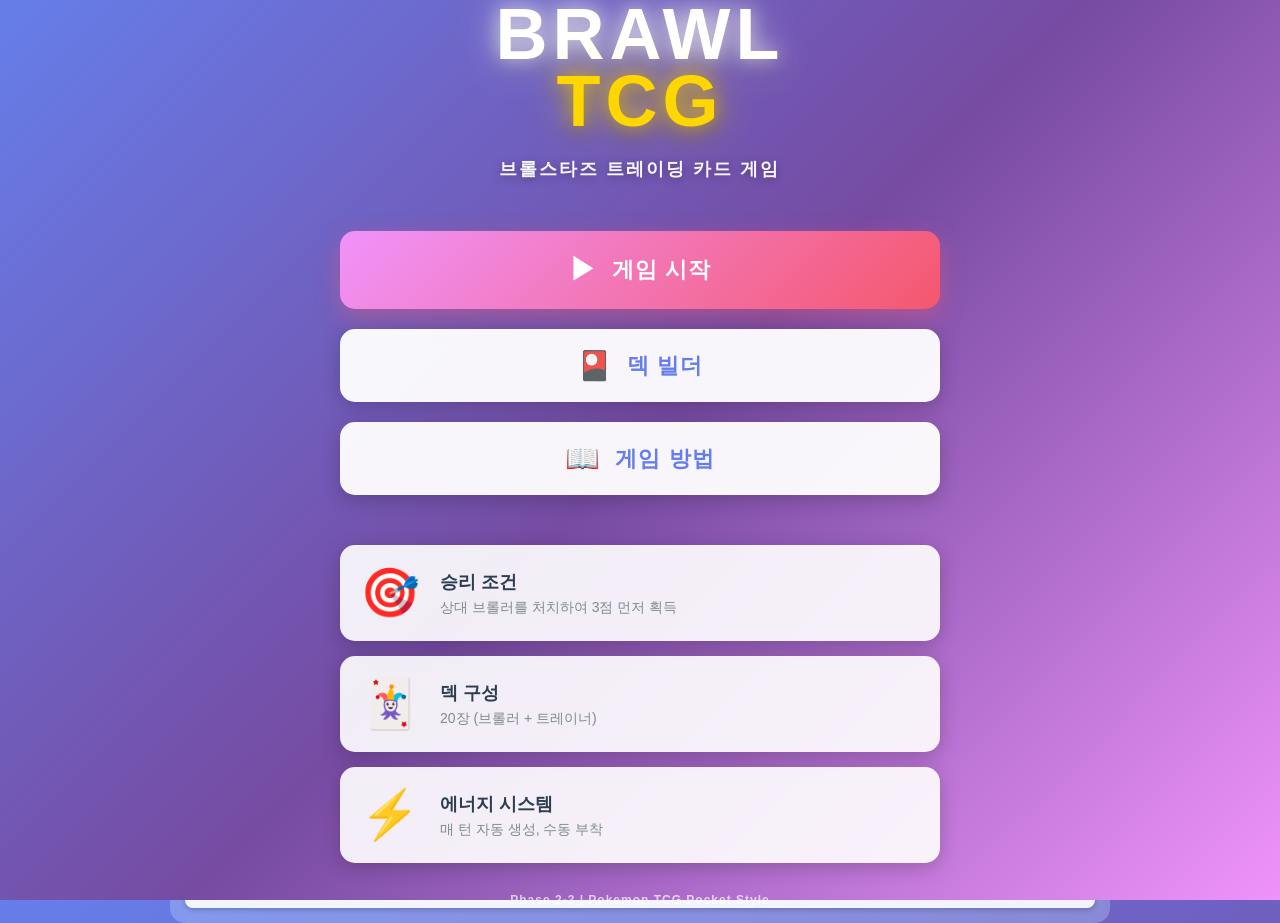
==== index.html @ 9606da39 "Initial commit: Brawl Stars TCG Game" ====
<!DOCTYPE html>
<html lang="ko">
<head>
    <meta charset="UTF-8">
    <meta name="viewport" content="width=device-width, initial-scale=1.0">
    <title>브롤스타즈 카드게임</title>
    <link rel="stylesheet" href="css/style.css">
</head>
<body>
    <!-- 게임 메인 컨테이너 -->
    <div class="game-container">
        <!-- 좌측: 덱 영역 -->
        <div class="side-area left-side">
            <div class="deck-pile" id="player-deck-pile">
                <div class="pile-count" id="player-deck-count">20</div>
                <div class="pile-label">덱</div>
            </div>
            <div class="discard-pile" id="player-discard-pile">
                <div class="pile-count" id="player-discard-count">0</div>
                <div class="pile-label">버림</div>
            </div>
        </div>

        <!-- 중앙: 게임 필드 -->
        <div class="field-container">
            <!-- 상대 영역 (상단) -->
            <div class="opponent-area">
                <div class="player-info-compact">
                    <span class="player-name">AI</span>
                    <span class="info-item">덱: <span id="ai-deck-count">20</span></span>
                    <span class="info-item">🔷 <span id="ai-energy-count">0</span></span>
                    <span class="info-item prizes">점수: <span id="ai-prizes">0 / 3</span></span>
                </div>

                <!-- AI 벤치 (작게) -->
                <div class="bench-zone compact" id="ai-bench">
                    <!-- AI 벤치 브롤러들 -->
                </div>

                <!-- AI 배틀존 (상대적으로 작음) -->
                <div class="battle-zone opponent-battle" id="ai-battle">
                    <!-- AI 배틀 브롤러 -->
                </div>
            </div>

            <!-- 플레이어 영역 (중앙~하단) -->
            <div class="player-area-main">
                <!-- 플레이어 배틀존 (크게) -->
                <div class="battle-zone player-battle" id="player-battle">
                    <!-- 플레이어 배틀 브롤러 -->
                </div>

                <!-- 플레이어 벤치 (작게) -->
                <div class="bench-zone" id="player-bench">
                    <!-- 플레이어 벤치 브롤러들 -->
                </div>

                <!-- 플레이어 정보 -->
                <div class="player-info-compact">
                    <span class="player-name">플레이어</span>
                    <span class="info-item">덱: <span id="player-deck-count">20</span></span>
                    <span class="info-item">🔷 <span id="player-energy-count">0</span></span>
                    <span class="info-item prizes">점수: <span id="player-prizes">0 / 3</span></span>
                </div>
            </div>

            <!-- 손패 토글 버튼 -->
            <div class="hand-toggle-btn" id="hand-toggle-btn">
                <span>손패 보기</span>
                <span class="hand-count" id="hand-count">5</span>
            </div>
        </div>

        <!-- 우측: 컨트롤 영역 -->
        <div class="side-area right-side">
            <div class="turn-info" id="turn-info">턴 1<br>플레이어</div>

            <!-- 에너지존 (드래그 가능) -->
            <div class="energy-zone-panel" id="player-energy-zone">
                <div class="energy-zone-label">에너지존</div>
                <div class="energy-items" id="energy-items">
                    <!-- 에너지 아이템들 -->
                </div>
            </div>

            <div class="control-buttons">
                <button id="btn-end-turn" onclick="window.Game.endTurn()">턴 종료</button>
                <button id="btn-retreat" onclick="window.Game.retreat()">후퇴</button>
            </div>
        </div>
    </div>

    <!-- 손패 패널 (숨김/슬라이드) -->
    <div class="hand-panel" id="hand-panel">
        <div class="hand-panel-header">
            <span>손패</span>
            <button class="close-btn" id="close-hand-btn">닫기</button>
        </div>
        <div class="hand-cards" id="player-hand">
            <!-- 플레이어 손패 -->
        </div>
    </div>

    <!-- 공격 패널 (하단 슬라이드) -->
    <div class="attack-panel" id="attack-panel">
        <div class="attack-panel-header">
            <span class="attacker-name" id="attacker-name">Nita</span>
            <button class="close-btn" id="close-attack-btn">취소</button>
        </div>
        <div class="attack-options" id="attack-options">
            <!-- 공격 버튼들 동적 생성 -->
        </div>
    </div>

    <!-- 메인 메뉴 패널 -->
    <div class="main-menu-panel active" id="main-menu-panel">
        <div class="menu-content">
            <!-- 타이틀 로고 -->
            <div class="game-logo">
                <h1 class="game-title">
                    <span class="title-brawl">BRAWL</span>
                    <span class="title-tcg">TCG</span>
                </h1>
                <p class="game-subtitle">브롤스타즈 트레이딩 카드 게임</p>
            </div>

            <!-- 메인 버튼들 -->
            <div class="menu-buttons">
                <button class="menu-btn primary-btn" id="btn-start-game">
                    <span class="btn-icon">▶</span>
                    <span class="btn-text">게임 시작</span>
                </button>
                <button class="menu-btn secondary-btn" id="btn-deck-builder">
                    <span class="btn-icon">🎴</span>
                    <span class="btn-text">덱 빌더</span>
                </button>
                <button class="menu-btn secondary-btn" id="btn-how-to-play">
                    <span class="btn-icon">📖</span>
                    <span class="btn-text">게임 방법</span>
                </button>
            </div>

            <!-- 게임 정보 -->
            <div class="game-info">
                <div class="info-card">
                    <div class="info-icon">🎯</div>
                    <div class="info-text">
                        <h3>승리 조건</h3>
                        <p>상대 브롤러를 처치하여 3점 먼저 획득</p>
                    </div>
                </div>
                <div class="info-card">
                    <div class="info-icon">🃏</div>
                    <div class="info-text">
                        <h3>덱 구성</h3>
                        <p>20장 (브롤러 + 트레이너)</p>
                    </div>
                </div>
                <div class="info-card">
                    <div class="info-icon">⚡</div>
                    <div class="info-text">
                        <h3>에너지 시스템</h3>
                        <p>매 턴 자동 생성, 수동 부착</p>
                    </div>
                </div>
            </div>

            <!-- 버전 정보 -->
            <div class="version-info">
                <p>Phase 2-3 | Pokemon TCG Pocket Style</p>
            </div>
        </div>
    </div>

    <!-- 덱 빌더 패널 -->
    <div class="deckbuilder-panel" id="deckbuilder-panel">
        <div class="deckbuilder-header">
            <div class="deckbuilder-title-section">
                <h2>덱 빌더</h2>
                <p class="deck-count-display">현재 덱: <span id="deck-count">0</span> / 20</p>
            </div>
            <button class="back-to-menu-btn" id="back-to-menu-btn">
                <span class="btn-icon">🏠</span>
                <span class="btn-text">메인 메뉴로</span>
            </button>
        </div>

        <!-- 프리셋 덱 버튼 -->
        <div class="preset-buttons">
            <button class="preset-btn" onclick="window.DeckBuilder.loadPreset('default')">기본 덱</button>
            <button class="preset-btn" onclick="window.DeckBuilder.loadPreset('balanced')">밸런스</button>
            <button class="preset-btn" onclick="window.DeckBuilder.loadPreset('aggro')">공격형</button>
            <button class="preset-btn" onclick="window.DeckBuilder.loadPreset('control')">컨트롤</button>
        </div>

        <!-- 현재 덱 구성 -->
        <div class="current-deck-section">
            <h3>현재 덱 구성</h3>
            <div class="current-deck" id="current-deck">
                <!-- 덱 카드 목록 동적 생성 -->
            </div>
        </div>

        <!-- 카드 선택 영역 -->
        <div class="card-pools">
            <div class="pool-section">
                <h3>브롤러 카드</h3>
                <div class="card-grid" id="brawler-grid">
                    <!-- 브롤러 카드 그리드 동적 생성 -->
                </div>
            </div>
            <div class="pool-section">
                <h3>트레이너 카드</h3>
                <div class="card-grid" id="trainer-grid">
                    <!-- 트레이너 카드 그리드 동적 생성 -->
                </div>
            </div>
        </div>

        <!-- 게임 시작 버튼 -->
        <button class="start-game-btn" id="start-game-btn" onclick="window.DeckBuilder.startGame()">
            게임 시작
        </button>
    </div>

    <!-- 오버레이 (패널 배경) -->
    <div class="overlay" id="overlay"></div>

    <!-- JavaScript 로드 (순서 중요) -->
    <script src="js/cards.js"></script>
    <script src="js/energy.js"></script>
    <script src="js/effects.js"></script>
    <script src="js/deckbuilder.js"></script>
    <script src="js/game.js"></script>
    <script src="js/ui.js"></script>
    <script src="js/ai.js"></script>

    <!-- 게임 시작 -->
    <script>
        window.addEventListener('DOMContentLoaded', function() {
            try {
                console.log('앱 초기화 시작...');

                // 덱 빌더 초기화 (백그라운드)
                if (typeof window.DeckBuilder !== 'undefined') {
                    window.DeckBuilder.init();
                    console.log('덱 빌더 초기화 완료');
                } else {
                    console.error('DeckBuilder를 찾을 수 없습니다');
                }

                // 메뉴 버튼 이벤트
                document.getElementById('btn-start-game').addEventListener('click', function() {
                    // 메뉴 닫고 바로 게임 시작
                    document.getElementById('main-menu-panel').classList.remove('active');
                    if (typeof window.DeckBuilder !== 'undefined') {
                        window.DeckBuilder.startGame();
                    }
                });

                document.getElementById('btn-deck-builder').addEventListener('click', function() {
                    // 메뉴 닫고 덱 빌더 열기
                    document.getElementById('main-menu-panel').classList.remove('active');
                    document.getElementById('deckbuilder-panel').classList.add('active');
                    document.getElementById('overlay').classList.add('active');
                });

                document.getElementById('btn-how-to-play').addEventListener('click', function() {
                    alert(
                        '🎮 브롤스타즈 TCG 게임 방법\n\n' +
                        '🎯 승리 조건:\n상대 브롤러를 처치하여 3점 먼저 획득\n\n' +
                        '🃏 게임 진행:\n1. 매 턴 카드 드로우 (선공 1턴 제외)\n' +
                        '2. 에너지 자동 생성 → 브롤러에 수동 부착\n' +
                        '3. 브롤러 배치 (배틀존 1개, 벤치 3개)\n' +
                        '4. 트레이너 카드 사용\n' +
                        '5. 공격 (배치한 턴은 불가)\n\n' +
                        '⭐ 진화:\n기본 브롤러 → 스킨 브롤러 (HP/공격력 상승)\n\n' +
                        '💡 팁:\n- 에너지는 소모되지 않고 유지됩니다\n' +
                        '- 후퇴 시 에너지 비용이 필요합니다\n' +
                        '- 진화 카드는 기본 카드가 필요합니다'
                    );
                });

                // 덱 빌더에서 메인 메뉴로 돌아가기
                document.getElementById('back-to-menu-btn').addEventListener('click', function() {
                    // 덱 빌더 닫고 메인 메뉴 열기
                    document.getElementById('deckbuilder-panel').classList.remove('active');
                    document.getElementById('overlay').classList.remove('active');
                    document.getElementById('main-menu-panel').classList.add('active');
                });

                // 손패 토글 이벤트
                document.getElementById('hand-toggle-btn').addEventListener('click', function() {
                    document.getElementById('hand-panel').classList.add('active');
                    document.getElementById('overlay').classList.add('active');
                });

                // 손패 닫기
                document.getElementById('close-hand-btn').addEventListener('click', function() {
                    document.getElementById('hand-panel').classList.remove('active');
                    document.getElementById('overlay').classList.remove('active');
                });

                // 공격 패널 닫기
                document.getElementById('close-attack-btn').addEventListener('click', function() {
                    document.getElementById('attack-panel').classList.remove('active');
                    document.getElementById('overlay').classList.remove('active');
                });

                // 오버레이 클릭 시 모든 패널 닫기 (메뉴/덱빌더 제외)
                document.getElementById('overlay').addEventListener('click', function() {
                    const mainMenuPanel = document.getElementById('main-menu-panel');
                    const deckbuilderPanel = document.getElementById('deckbuilder-panel');
                    const handPanel = document.getElementById('hand-panel');
                    const attackPanel = document.getElementById('attack-panel');

                    // 메뉴나 덱 빌더가 활성화되어 있으면 오버레이 클릭 무시
                    if ((mainMenuPanel && mainMenuPanel.classList.contains('active')) ||
                        (deckbuilderPanel && deckbuilderPanel.classList.contains('active'))) {
                        return;
                    }

                    // 다른 패널들 닫기
                    if (handPanel) handPanel.classList.remove('active');
                    if (attackPanel) attackPanel.classList.remove('active');
                    this.classList.remove('active');
                });

                console.log('앱 초기화 완료!');
            } catch (error) {
                console.error('앱 초기화 오류:', error);
                alert('로딩 중 오류가 발생했습니다: ' + error.message);
            }
        });
    </script>
</body>
</html>
---- css/style.css ----
/* 브롤스타즈 TCG - Pokemon TCG Pocket 스타일 */

/* ===== 전역 설정 ===== */
* {
    margin: 0;
    padding: 0;
    box-sizing: border-box;
}

body {
    font-family: 'Arial', sans-serif;
    background: linear-gradient(135deg, #667eea 0%, #764ba2 100%);
    color: #333;
    min-height: 100vh;
    display: flex;
    justify-content: center;
    align-items: center;
    overflow: hidden;
}

/* ===== 메인 게임 컨테이너 ===== */
.game-container {
    width: 100vw;
    height: 100vh;
    display: flex;
    gap: 10px;
    padding: 10px;
}

/* ===== 사이드 영역 (좌우) ===== */
.side-area {
    width: 150px;
    display: flex;
    flex-direction: column;
    gap: 20px;
    justify-content: center;
}

.left-side {
    /* 덱/버리는곳 */
}

.right-side {
    /* 컨트롤 */
    gap: 15px;
}

/* ===== 덱/버리는곳 더미 ===== */
.deck-pile, .discard-pile {
    width: 120px;
    height: 170px;
    background: linear-gradient(135deg, #667eea 0%, #764ba2 100%);
    border: 3px solid #34495e;
    border-radius: 10px;
    display: flex;
    flex-direction: column;
    align-items: center;
    justify-content: center;
    box-shadow: 0 4px 10px rgba(0, 0, 0, 0.3);
    position: relative;
}

.discard-pile {
    background: linear-gradient(135deg, #95a5a6 0%, #7f8c8d 100%);
}

.pile-count {
    font-size: 32px;
    font-weight: bold;
    color: white;
}

.pile-label {
    font-size: 14px;
    color: white;
    margin-top: 10px;
}

/* ===== 중앙 필드 컨테이너 ===== */
.field-container {
    flex: 1;
    display: flex;
    flex-direction: column;
    gap: 15px;
    position: relative;
}

/* ===== 상대 영역 ===== */
.opponent-area {
    flex: 0 0 35%;
    display: flex;
    flex-direction: column;
    gap: 10px;
    background: rgba(255, 200, 200, 0.3);
    border-radius: 15px;
    padding: 15px;
}

/* ===== 플레이어 영역 ===== */
.player-area-main {
    flex: 1;
    display: flex;
    flex-direction: column;
    gap: 10px;
    background: rgba(200, 220, 255, 0.3);
    border-radius: 15px;
    padding: 15px;
}

/* ===== 플레이어 정보 (컴팩트) ===== */
.player-info-compact {
    display: flex;
    gap: 15px;
    align-items: center;
    background: rgba(255, 255, 255, 0.9);
    padding: 8px 15px;
    border-radius: 8px;
    box-shadow: 0 2px 5px rgba(0, 0, 0, 0.2);
}

.player-name {
    font-weight: bold;
    font-size: 14px;
    color: #2c3e50;
}

.info-item {
    font-size: 12px;
    font-weight: bold;
    padding: 3px 8px;
    background: white;
    border-radius: 5px;
}

.info-item.prizes {
    color: #e74c3c;
}

/* ===== 배틀존 ===== */
.battle-zone {
    display: flex;
    align-items: center;
    justify-content: center;
    background: rgba(255, 215, 0, 0.2);
    border: 3px solid #f39c12;
    border-radius: 15px;
    padding: 15px;
    min-height: 200px;
    position: relative;
}

.battle-zone::before {
    content: '⚔️ 배틀존';
    position: absolute;
    top: 5px;
    left: 10px;
    font-size: 11px;
    font-weight: bold;
    color: #f39c12;
}

/* 플레이어 배틀존 (크게) */
.battle-zone.player-battle {
    flex: 1;
    min-height: 280px;
}

.battle-zone.player-battle .card {
    width: 198px;  /* 1.8배 */
    min-height: 360px;  /* 1.8배 (200 * 1.8) */
}

.battle-zone.player-battle .card-image-container {
    height: 180px;  /* 1.8배 */
}

/* 상대 배틀존 (보통) */
.battle-zone.opponent-battle {
    flex: 0 0 auto;
    min-height: 200px;
}

.battle-zone.opponent-battle .card {
    width: 110px;
    min-height: 160px;
}

/* ===== 벤치존 ===== */
.bench-zone {
    display: flex;
    gap: 10px;
    flex-wrap: wrap;
    background: rgba(52, 152, 219, 0.1);
    border: 2px dashed #3498db;
    border-radius: 10px;
    padding: 10px;
    min-height: 120px;
    align-content: flex-start;
    position: relative;
}

.bench-zone::before {
    content: '🪑 벤치';
    position: absolute;
    top: -10px;
    left: 10px;
    background: white;
    padding: 2px 8px;
    font-size: 11px;
    font-weight: bold;
    color: #3498db;
    border-radius: 5px;
}

.bench-zone .card {
    width: 77px;  /* 0.7배 */
    min-height: 140px;  /* 0.7배 (200 * 0.7) */
    font-size: 8px;
}

.bench-zone .card-image-container {
    height: 70px;  /* 0.7배 */
}

.bench-zone .card-name {
    font-size: 9px;
    padding: 2px;
}

.bench-zone .card-hp,
.bench-zone .card-energy {
    font-size: 7px;
}

.bench-zone .attack {
    font-size: 6px;
    padding: 2px;
}

.bench-zone .card-description {
    font-size: 6px;
}

/* ===== 손패 토글 버튼 ===== */
.hand-toggle-btn {
    position: absolute;
    bottom: 10px;
    left: 50%;
    transform: translateX(-50%);
    background: linear-gradient(135deg, #3498db 0%, #2980b9 100%);
    color: white;
    padding: 12px 30px;
    border-radius: 25px;
    cursor: pointer;
    box-shadow: 0 4px 10px rgba(0, 0, 0, 0.3);
    display: flex;
    gap: 10px;
    align-items: center;
    font-weight: bold;
    transition: all 0.3s ease;
    z-index: 100;
}

.hand-toggle-btn:hover {
    transform: translateX(-50%) translateY(-3px);
    box-shadow: 0 6px 15px rgba(0, 0, 0, 0.4);
}

.hand-count {
    background: rgba(255, 255, 255, 0.3);
    padding: 3px 10px;
    border-radius: 12px;
    font-size: 14px;
}

/* ===== 손패 패널 (슬라이드업) ===== */
.hand-panel {
    position: fixed;
    bottom: -100%;
    left: 0;
    right: 0;
    height: 50vh;
    background: rgba(255, 255, 255, 0.98);
    border-top-left-radius: 30px;
    border-top-right-radius: 30px;
    box-shadow: 0 -5px 20px rgba(0, 0, 0, 0.3);
    transition: bottom 0.4s ease;
    z-index: 1001;
    overflow: hidden;
}

.hand-panel.active {
    bottom: 0;
}

.hand-panel-header {
    display: flex;
    justify-content: space-between;
    align-items: center;
    padding: 15px 20px;
    background: linear-gradient(135deg, #667eea 0%, #764ba2 100%);
    color: white;
    font-weight: bold;
    font-size: 18px;
}

.close-btn {
    background: rgba(255, 255, 255, 0.3);
    border: none;
    padding: 8px 15px;
    border-radius: 8px;
    color: white;
    font-weight: bold;
    cursor: pointer;
    transition: all 0.3s ease;
}

.close-btn:hover {
    background: rgba(255, 255, 255, 0.5);
}

.hand-cards {
    display: flex;
    flex-wrap: wrap;
    gap: 15px;
    padding: 20px;
    overflow-y: auto;
    max-height: calc(50vh - 60px);
}

/* ===== 공격 패널 (슬라이드업) ===== */
.attack-panel {
    position: fixed;
    bottom: -100%;
    left: 0;
    right: 0;
    height: 35vh;
    background: rgba(255, 255, 255, 0.98);
    border-top-left-radius: 30px;
    border-top-right-radius: 30px;
    box-shadow: 0 -5px 20px rgba(0, 0, 0, 0.3);
    transition: bottom 0.4s ease;
    z-index: 1002;
}

.attack-panel.active {
    bottom: 0;
}

.attack-panel-header {
    display: flex;
    justify-content: space-between;
    align-items: center;
    padding: 15px 20px;
    background: linear-gradient(135deg, #e74c3c 0%, #c0392b 100%);
    color: white;
    font-weight: bold;
    font-size: 18px;
}

.attack-options {
    display: flex;
    flex-direction: column;
    gap: 15px;
    padding: 20px;
}

.attack-option-btn {
    background: linear-gradient(135deg, #f39c12 0%, #e67e22 100%);
    color: white;
    padding: 15px 20px;
    border-radius: 12px;
    border: none;
    font-size: 16px;
    font-weight: bold;
    cursor: pointer;
    transition: all 0.3s ease;
    box-shadow: 0 3px 8px rgba(0, 0, 0, 0.2);
    text-align: left;
}

.attack-option-btn:hover:not(:disabled) {
    transform: translateY(-2px);
    box-shadow: 0 5px 12px rgba(0, 0, 0, 0.3);
}

.attack-option-btn:disabled {
    background: #95a5a6;
    cursor: not-allowed;
    opacity: 0.6;
}

.attack-cost {
    font-size: 12px;
    opacity: 0.9;
}

.attack-damage {
    font-size: 14px;
    margin-left: 10px;
    color: #fff3cd;
}

/* ===== 오버레이 ===== */
.overlay {
    position: fixed;
    top: 0;
    left: 0;
    right: 0;
    bottom: 0;
    background: rgba(0, 0, 0, 0.5);
    z-index: 1000;
    opacity: 0;
    pointer-events: none;
    transition: opacity 0.3s ease;
}

.overlay.active {
    opacity: 1;
    pointer-events: all;
}

/* ===== 턴 정보 (우측) ===== */
.turn-info {
    background: rgba(255, 255, 255, 0.95);
    padding: 15px;
    border-radius: 10px;
    text-align: center;
    font-weight: bold;
    font-size: 14px;
    color: #2c3e50;
    box-shadow: 0 2px 8px rgba(0, 0, 0, 0.2);
    line-height: 1.6;
}

/* ===== 에너지존 패널 ===== */
.energy-zone-panel {
    background: rgba(255, 255, 255, 0.95);
    border-radius: 10px;
    padding: 12px;
    box-shadow: 0 2px 8px rgba(0, 0, 0, 0.2);
}

.energy-zone-label {
    font-size: 12px;
    font-weight: bold;
    color: #2c3e50;
    margin-bottom: 8px;
    text-align: center;
}

.energy-items {
    display: flex;
    flex-wrap: wrap;
    gap: 8px;
    justify-content: center;
    min-height: 60px;
}

.energy-item {
    width: 50px;
    height: 50px;
    background: transparent;
    border-radius: 50%;
    display: flex;
    align-items: center;
    justify-content: center;
    cursor: grab;
    box-shadow: 0 2px 5px rgba(0, 0, 0, 0.2);
    transition: all 0.3s ease;
    position: relative;
}

.energy-icon {
    width: 100%;
    height: 100%;
    object-fit: contain;
    filter: drop-shadow(0 2px 4px rgba(0, 0, 0, 0.3));
}

.energy-item:hover {
    transform: scale(1.1);
    box-shadow: 0 4px 10px rgba(0, 0, 0, 0.3);
}

.energy-item.dragging {
    cursor: grabbing;
    opacity: 0.5;
    transform: scale(0.9);
}

/* ===== 컨트롤 버튼 ===== */
.control-buttons {
    display: flex;
    flex-direction: column;
    gap: 10px;
}

button {
    padding: 12px 20px;
    font-size: 14px;
    font-weight: bold;
    background: linear-gradient(135deg, #667eea 0%, #764ba2 100%);
    color: white;
    border: none;
    border-radius: 8px;
    cursor: pointer;
    transition: all 0.3s ease;
    box-shadow: 0 3px 8px rgba(0, 0, 0, 0.2);
}

button:hover {
    transform: translateY(-2px);
    box-shadow: 0 5px 12px rgba(0, 0, 0, 0.3);
}

button:active {
    transform: translateY(0);
}

button:disabled {
    background: #95a5a6;
    cursor: not-allowed;
    transform: none;
}

/* ===== 카드 스타일 ===== */
.card {
    width: 110px;
    min-height: 200px;
    background: white;
    border: 2px solid #34495e;
    border-radius: 8px;
    padding: 5px;
    box-shadow: 0 3px 6px rgba(0, 0, 0, 0.2);
    transition: all 0.3s ease;
    display: flex;
    flex-direction: column;
    gap: 3px;
    position: relative;
    cursor: pointer;
    overflow: hidden;
}

.card-image-container {
    width: 100%;
    height: 100px;
    border-radius: 5px;
    overflow: hidden;
    background: #f0f0f0;
    flex-shrink: 0;
}

.card-image {
    width: 100%;
    height: 100%;
    object-fit: cover;
    display: block;
}

.card-info {
    display: flex;
    flex-direction: column;
    gap: 3px;
    flex: 1;
}

.card:hover {
    transform: translateY(-5px);
    box-shadow: 0 8px 15px rgba(0, 0, 0, 0.3);
}

.card.can-attack {
    border-color: #e74c3c;
    box-shadow: 0 0 15px rgba(231, 76, 60, 0.5);
    animation: pulse 1.5s ease-in-out infinite;
}

@keyframes pulse {
    0%, 100% {
        box-shadow: 0 0 15px rgba(231, 76, 60, 0.5);
    }
    50% {
        box-shadow: 0 0 25px rgba(231, 76, 60, 0.8);
    }
}

.card-name {
    font-size: 11px;
    font-weight: bold;
    text-align: center;
    background: linear-gradient(135deg, #667eea 0%, #764ba2 100%);
    color: white;
    padding: 4px;
    border-radius: 4px;
}

.card-hp {
    font-size: 10px;
    font-weight: bold;
    color: #e74c3c;
    text-align: center;
}

.card-energy {
    font-size: 10px;
    text-align: center;
    background: #ecf0f1;
    padding: 3px;
    border-radius: 3px;
}

.card-attacks {
    font-size: 9px;
    display: flex;
    flex-direction: column;
    gap: 3px;
}

.attack {
    background: #f39c12;
    color: white;
    padding: 4px;
    border-radius: 3px;
    cursor: pointer;
    transition: all 0.2s ease;
    font-weight: bold;
    text-align: center;
    font-size: 8px;
}

.attack:hover {
    background: #e67e22;
    transform: scale(1.05);
}

.card-type {
    font-size: 9px;
    text-align: center;
    color: #7f8c8d;
    font-style: italic;
}

.card-description {
    font-size: 8px;
    text-align: center;
    color: #555;
    background: #f8f9fa;
    padding: 3px;
    border-radius: 3px;
    line-height: 1.2;
}

/* ===== AI 카드 (뒷면) ===== */
.card-back {
    width: 110px;
    height: 160px;
    background: linear-gradient(135deg, #667eea 0%, #764ba2 100%);
    border: 2px solid #34495e;
    border-radius: 8px;
    display: flex;
    align-items: center;
    justify-content: center;
    font-size: 40px;
    box-shadow: 0 3px 6px rgba(0, 0, 0, 0.2);
}

/* ===== 드래그 앤 드롭 힌트 ===== */
.card.drop-target {
    border-color: #3498db;
    box-shadow: 0 0 20px rgba(52, 152, 219, 0.6);
}

/* ===== 게임 오버 ===== */
.game-over {
    position: fixed;
    top: 50%;
    left: 50%;
    transform: translate(-50%, -50%);
    background: white;
    padding: 40px;
    border-radius: 20px;
    box-shadow: 0 15px 40px rgba(0, 0, 0, 0.5);
    z-index: 2000;
    text-align: center;
    font-size: 24px;
    font-weight: bold;
    animation: fadeIn 0.5s ease;
}

@keyframes fadeIn {
    from {
        opacity: 0;
        transform: translate(-50%, -60%);
    }
    to {
        opacity: 1;
        transform: translate(-50%, -50%);
    }
}

/* ===== 덱 빌더 패널 ===== */
.deckbuilder-panel {
    position: fixed;
    top: 50%;
    left: 50%;
    transform: translate(-50%, -50%);
    width: 90%;
    max-width: 1200px;
    height: 90vh;
    background: rgba(255, 255, 255, 0.98);
    border-radius: 20px;
    box-shadow: 0 15px 50px rgba(0, 0, 0, 0.4);
    z-index: 1003;
    overflow-y: auto;
    padding: 30px;
    opacity: 0;
    pointer-events: none;
    transition: opacity 0.4s ease;
}

.deckbuilder-panel.active {
    opacity: 1;
    pointer-events: all;
}

/* 덱 빌더 헤더 */
.deckbuilder-header {
    display: flex;
    justify-content: space-between;
    align-items: center;
    margin-bottom: 20px;
    padding-bottom: 15px;
    border-bottom: 3px solid #667eea;
}

.deckbuilder-title-section {
    display: flex;
    flex-direction: column;
    gap: 5px;
}

.deckbuilder-header h2 {
    font-size: 28px;
    color: #2c3e50;
    margin: 0;
}

.deck-count-display {
    font-size: 18px;
    font-weight: bold;
    color: #667eea;
    margin: 0;
}

#deck-count {
    color: #e74c3c;
}

/* 메인 메뉴로 돌아가기 버튼 */
.back-to-menu-btn {
    display: flex;
    align-items: center;
    gap: 10px;
    padding: 12px 20px;
    background: linear-gradient(135deg, #667eea 0%, #764ba2 100%);
    color: white;
    border: none;
    border-radius: 10px;
    font-size: 14px;
    font-weight: bold;
    cursor: pointer;
    transition: all 0.3s ease;
    box-shadow: 0 3px 10px rgba(0, 0, 0, 0.2);
    position: relative;
    overflow: hidden;
}

.back-to-menu-btn::before {
    content: '';
    position: absolute;
    top: 0;
    left: -100%;
    width: 100%;
    height: 100%;
    background: linear-gradient(90deg, transparent, rgba(255, 255, 255, 0.3), transparent);
    transition: left 0.5s ease;
}

.back-to-menu-btn:hover::before {
    left: 100%;
}

.back-to-menu-btn:hover {
    transform: translateY(-3px);
    box-shadow: 0 6px 15px rgba(102, 126, 234, 0.4);
}

.back-to-menu-btn:active {
    transform: translateY(-1px);
}

.back-to-menu-btn .btn-icon {
    font-size: 20px;
}

.back-to-menu-btn .btn-text {
    letter-spacing: 1px;
}

/* 프리셋 버튼 */
.preset-buttons {
    display: flex;
    gap: 12px;
    margin-bottom: 25px;
    flex-wrap: wrap;
}

.preset-btn {
    flex: 1;
    min-width: 120px;
    padding: 12px 20px;
    background: linear-gradient(135deg, #3498db 0%, #2980b9 100%);
    color: white;
    border: none;
    border-radius: 10px;
    font-size: 14px;
    font-weight: bold;
    cursor: pointer;
    transition: all 0.3s ease;
    box-shadow: 0 3px 10px rgba(0, 0, 0, 0.2);
}

.preset-btn:hover {
    transform: translateY(-3px);
    box-shadow: 0 6px 15px rgba(0, 0, 0, 0.3);
}

.preset-btn:active {
    transform: translateY(-1px);
}

/* 현재 덱 섹션 */
.current-deck-section {
    margin-bottom: 25px;
}

.current-deck-section h3 {
    font-size: 18px;
    color: #2c3e50;
    margin-bottom: 12px;
}

.current-deck {
    display: flex;
    flex-direction: column;
    gap: 8px;
    max-height: 200px;
    overflow-y: auto;
    background: #f8f9fa;
    padding: 15px;
    border-radius: 10px;
    border: 2px solid #ecf0f1;
}

.current-deck::-webkit-scrollbar {
    width: 8px;
}

.current-deck::-webkit-scrollbar-track {
    background: #ecf0f1;
    border-radius: 10px;
}

.current-deck::-webkit-scrollbar-thumb {
    background: #667eea;
    border-radius: 10px;
}

.deck-card-item {
    display: flex;
    justify-content: space-between;
    align-items: center;
    background: white;
    padding: 10px 15px;
    border-radius: 8px;
    box-shadow: 0 2px 5px rgba(0, 0, 0, 0.1);
    transition: all 0.2s ease;
}

.deck-card-item:hover {
    transform: translateX(5px);
    box-shadow: 0 3px 8px rgba(0, 0, 0, 0.15);
}

.deck-card-item span {
    font-size: 14px;
    font-weight: bold;
    color: #2c3e50;
}

.deck-card-item button {
    padding: 6px 12px;
    font-size: 12px;
    background: linear-gradient(135deg, #e74c3c 0%, #c0392b 100%);
    color: white;
    border: none;
    border-radius: 5px;
    cursor: pointer;
    transition: all 0.2s ease;
}

.deck-card-item button:hover {
    transform: scale(1.05);
    box-shadow: 0 2px 8px rgba(0, 0, 0, 0.2);
}

/* 카드 풀 영역 */
.card-pools {
    display: flex;
    flex-direction: column;
    gap: 25px;
    margin-bottom: 25px;
}

.pool-section h3 {
    font-size: 18px;
    color: #2c3e50;
    margin-bottom: 12px;
}

.card-grid {
    display: grid;
    grid-template-columns: repeat(auto-fill, minmax(140px, 1fr));
    gap: 12px;
    padding: 15px;
    background: #f8f9fa;
    border-radius: 10px;
    border: 2px solid #ecf0f1;
}

.card-grid-item {
    background: white;
    border: 2px solid #3498db;
    border-radius: 10px;
    padding: 15px;
    cursor: pointer;
    transition: all 0.3s ease;
    box-shadow: 0 2px 5px rgba(0, 0, 0, 0.1);
    text-align: center;
    min-height: 80px;
    display: flex;
    flex-direction: column;
    justify-content: center;
    align-items: center;
    gap: 5px;
}

.card-grid-item:hover {
    transform: translateY(-5px);
    box-shadow: 0 6px 15px rgba(52, 152, 219, 0.4);
    border-color: #2980b9;
}

.card-grid-item:active {
    transform: translateY(-2px);
}

.card-grid-item .card-name {
    font-size: 14px;
    font-weight: bold;
    color: #2c3e50;
    background: none;
    padding: 0;
}

.card-grid-item .card-hp,
.card-grid-item .card-desc {
    font-size: 12px;
    color: #7f8c8d;
}

/* 게임 시작 버튼 */
.start-game-btn {
    width: 100%;
    padding: 18px 30px;
    font-size: 20px;
    font-weight: bold;
    background: linear-gradient(135deg, #27ae60 0%, #229954 100%);
    color: white;
    border: none;
    border-radius: 12px;
    cursor: pointer;
    transition: all 0.3s ease;
    box-shadow: 0 5px 15px rgba(0, 0, 0, 0.3);
    margin-top: 10px;
}

.start-game-btn:hover:not(:disabled) {
    transform: translateY(-3px);
    box-shadow: 0 8px 20px rgba(39, 174, 96, 0.4);
}

.start-game-btn:active:not(:disabled) {
    transform: translateY(-1px);
}

.start-game-btn:disabled {
    background: #95a5a6;
    cursor: not-allowed;
    transform: none;
    opacity: 0.5;
}

/* ===== 메인 메뉴 패널 ===== */
.main-menu-panel {
    position: fixed;
    top: 0;
    left: 0;
    right: 0;
    bottom: 0;
    background: linear-gradient(135deg, #667eea 0%, #764ba2 50%, #f093fb 100%);
    z-index: 2000;
    display: flex;
    align-items: center;
    justify-content: center;
    opacity: 0;
    pointer-events: none;
    transition: opacity 0.5s ease;
}

.main-menu-panel.active {
    opacity: 1;
    pointer-events: all;
}

.menu-content {
    max-width: 600px;
    width: 90%;
    animation: menuSlideIn 0.6s ease-out;
}

@keyframes menuSlideIn {
    from {
        opacity: 0;
        transform: translateY(30px);
    }
    to {
        opacity: 1;
        transform: translateY(0);
    }
}

/* 게임 로고 */
.game-logo {
    text-align: center;
    margin-bottom: 50px;
    animation: logoFloat 3s ease-in-out infinite;
}

@keyframes logoFloat {
    0%, 100% {
        transform: translateY(0);
    }
    50% {
        transform: translateY(-10px);
    }
}

.game-title {
    margin: 0;
    font-size: 72px;
    font-weight: 900;
    text-shadow: 0 8px 20px rgba(0, 0, 0, 0.3);
    letter-spacing: 5px;
}

.title-brawl {
    color: #fff;
    display: block;
    text-shadow:
        0 0 20px rgba(255, 255, 255, 0.8),
        0 0 40px rgba(255, 255, 255, 0.6),
        0 8px 20px rgba(0, 0, 0, 0.3);
}

.title-tcg {
    color: #ffd700;
    display: block;
    margin-top: -15px;
    text-shadow:
        0 0 20px rgba(255, 215, 0, 0.8),
        0 0 40px rgba(255, 215, 0, 0.6),
        0 8px 20px rgba(0, 0, 0, 0.3);
}

.game-subtitle {
    font-size: 18px;
    color: rgba(255, 255, 255, 0.95);
    margin-top: 15px;
    font-weight: bold;
    text-shadow: 0 2px 10px rgba(0, 0, 0, 0.3);
    letter-spacing: 2px;
}

/* 메뉴 버튼들 */
.menu-buttons {
    display: flex;
    flex-direction: column;
    gap: 20px;
    margin-bottom: 50px;
}

.menu-btn {
    position: relative;
    display: flex;
    align-items: center;
    justify-content: center;
    gap: 15px;
    padding: 20px 40px;
    font-size: 22px;
    font-weight: bold;
    border: none;
    border-radius: 15px;
    cursor: pointer;
    transition: all 0.3s ease;
    overflow: hidden;
}

.menu-btn::before {
    content: '';
    position: absolute;
    top: 0;
    left: -100%;
    width: 100%;
    height: 100%;
    background: linear-gradient(90deg, transparent, rgba(255, 255, 255, 0.3), transparent);
    transition: left 0.5s ease;
}

.menu-btn:hover::before {
    left: 100%;
}

.primary-btn {
    background: linear-gradient(135deg, #f093fb 0%, #f5576c 100%);
    color: white;
    box-shadow: 0 8px 25px rgba(245, 87, 108, 0.4);
    transform: scale(1);
}

.primary-btn:hover {
    transform: scale(1.05) translateY(-3px);
    box-shadow: 0 12px 35px rgba(245, 87, 108, 0.6);
}

.secondary-btn {
    background: rgba(255, 255, 255, 0.95);
    color: #667eea;
    box-shadow: 0 5px 20px rgba(0, 0, 0, 0.2);
}

.secondary-btn:hover {
    background: rgba(255, 255, 255, 1);
    transform: scale(1.03) translateY(-3px);
    box-shadow: 0 8px 30px rgba(0, 0, 0, 0.3);
}

.btn-icon {
    font-size: 28px;
    animation: iconPulse 2s ease-in-out infinite;
}

@keyframes iconPulse {
    0%, 100% {
        transform: scale(1);
    }
    50% {
        transform: scale(1.2);
    }
}

.btn-text {
    letter-spacing: 1px;
}

/* 게임 정보 카드들 */
.game-info {
    display: flex;
    flex-direction: column;
    gap: 15px;
    margin-bottom: 30px;
}

.info-card {
    display: flex;
    align-items: center;
    gap: 20px;
    background: rgba(255, 255, 255, 0.9);
    padding: 20px;
    border-radius: 15px;
    box-shadow: 0 5px 20px rgba(0, 0, 0, 0.2);
    transition: all 0.3s ease;
}

.info-card:hover {
    transform: translateX(10px);
    box-shadow: 0 8px 30px rgba(0, 0, 0, 0.3);
}

.info-icon {
    font-size: 48px;
    min-width: 60px;
    text-align: center;
    animation: iconBounce 2s ease-in-out infinite;
}

@keyframes iconBounce {
    0%, 100% {
        transform: translateY(0);
    }
    50% {
        transform: translateY(-5px);
    }
}

.info-text h3 {
    margin: 0 0 5px 0;
    font-size: 18px;
    color: #2c3e50;
}

.info-text p {
    margin: 0;
    font-size: 14px;
    color: #7f8c8d;
}

/* 버전 정보 */
.version-info {
    text-align: center;
    margin-top: 20px;
}

.version-info p {
    font-size: 12px;
    color: rgba(255, 255, 255, 0.7);
    margin: 0;
    font-weight: 600;
    letter-spacing: 1px;
}
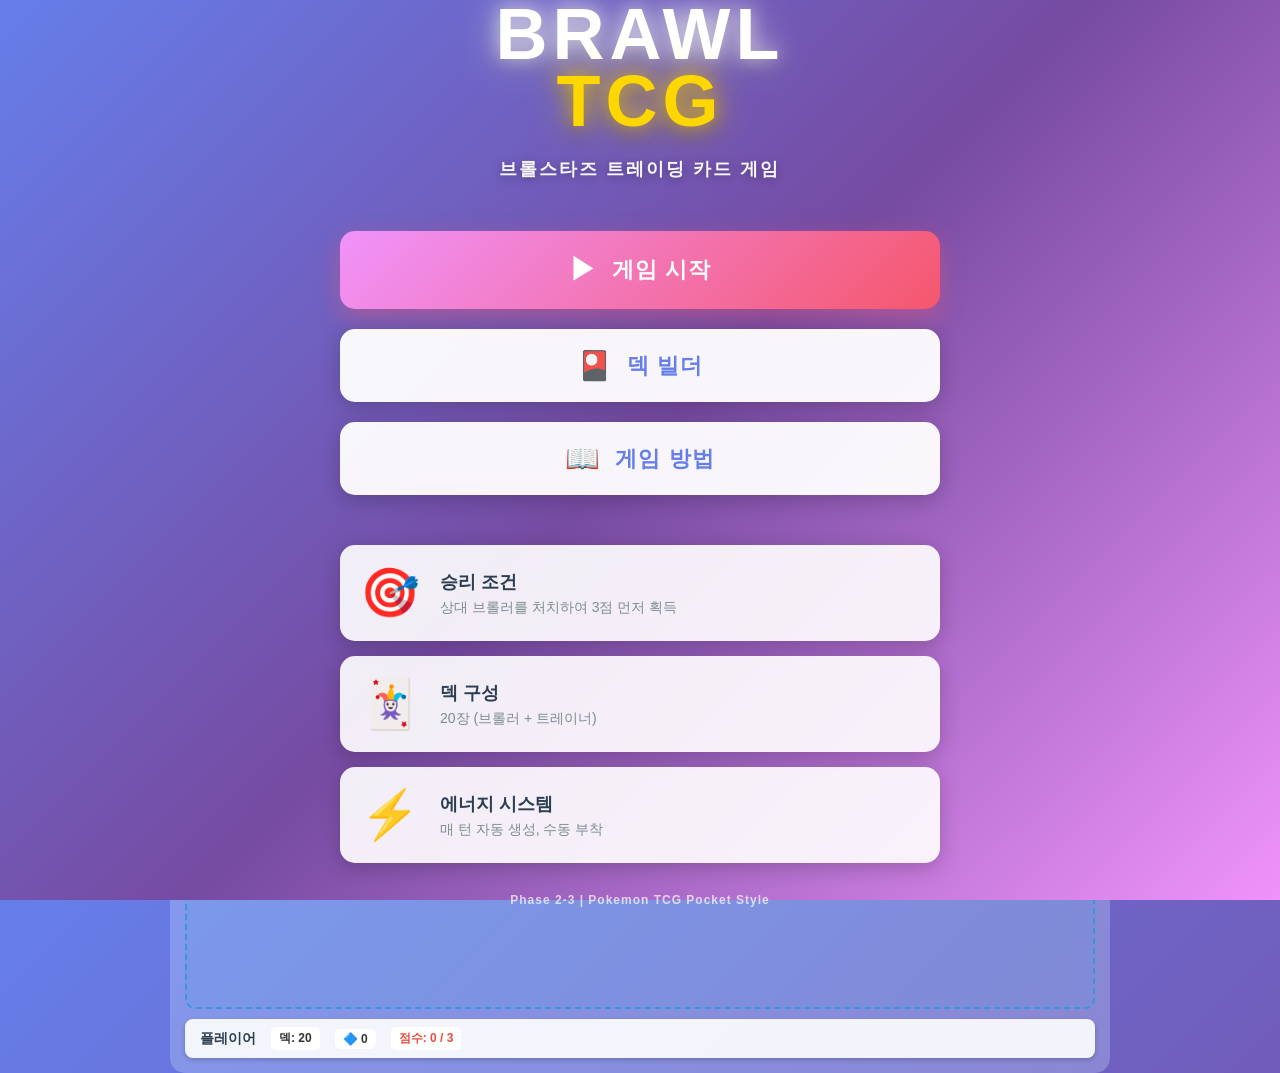
==== commit 02394f9c: "업데이트" ====
--- a/index.html
+++ b/index.html
@@ -7,6 +7,9 @@
     <link rel="stylesheet" href="css/style.css">
 </head>
 <body>
+    <!-- 파티클 Canvas (오버레이) -->
+    <canvas id="particle-canvas" style="position: fixed; top: 0; left: 0; width: 100%; height: 100%; pointer-events: none; z-index: 100;"></canvas>
+
     <!-- 게임 메인 컨테이너 -->
     <div class="game-container">
         <!-- 좌측: 덱 영역 -->
@@ -86,6 +89,7 @@
             <div class="control-buttons">
                 <button id="btn-end-turn" onclick="window.Game.endTurn()">턴 종료</button>
                 <button id="btn-retreat" onclick="window.Game.retreat()">후퇴</button>
+                <button id="btn-fullscreen" onclick="window.toggleFullscreen()">전체화면</button>
             </div>
         </div>
     </div>
@@ -227,6 +231,7 @@
     <div class="overlay" id="overlay"></div>
 
     <!-- JavaScript 로드 (순서 중요) -->
+    <script src="js/particles.js"></script>
     <script src="js/cards.js"></script>
     <script src="js/energy.js"></script>
     <script src="js/effects.js"></script>
@@ -237,9 +242,40 @@
 
     <!-- 게임 시작 -->
     <script>
+        // 전체화면 토글 함수
+        window.toggleFullscreen = function() {
+            if (!document.fullscreenElement) {
+                // 전체화면 진입
+                document.documentElement.requestFullscreen().catch(err => {
+                    alert('전체화면 모드 진입 실패: ' + err.message);
+                });
+            } else {
+                // 전체화면 종료
+                if (document.exitFullscreen) {
+                    document.exitFullscreen();
+                }
+            }
+        };
+
+        // 전체화면 변경 감지 (버튼 텍스트 업데이트)
+        document.addEventListener('fullscreenchange', function() {
+            const btn = document.getElementById('btn-fullscreen');
+            if (btn) {
+                btn.textContent = document.fullscreenElement ? '전체화면 종료' : '전체화면';
+            }
+        });
+
         window.addEventListener('DOMContentLoaded', function() {
             try {
                 console.log('앱 초기화 시작...');
+
+                // 파티클 시스템 초기화
+                if (typeof window.ParticleSystem !== 'undefined') {
+                    window.ParticleSystem.init('particle-canvas');
+                    console.log('파티클 시스템 초기화 완료');
+                } else {
+                    console.warn('ParticleSystem을 찾을 수 없습니다');
+                }
 
                 // 덱 빌더 초기화 (백그라운드)
                 if (typeof window.DeckBuilder !== 'undefined') {
--- a/css/style.css
+++ b/css/style.css
@@ -194,7 +194,7 @@
     border: 2px dashed #3498db;
     border-radius: 10px;
     padding: 10px;
-    min-height: 120px;
+    min-height: 195px;
     align-content: flex-start;
     position: relative;
 }
@@ -213,32 +213,32 @@
 }
 
 .bench-zone .card {
-    width: 77px;  /* 0.7배 */
-    min-height: 140px;  /* 0.7배 (200 * 0.7) */
-    font-size: 8px;
+    width: 99px;  /* 0.9배 (110 * 0.9) */
+    min-height: 180px;  /* 0.9배 (200 * 0.9) */
+    font-size: 10px;
 }
 
 .bench-zone .card-image-container {
-    height: 70px;  /* 0.7배 */
+    height: 90px;  /* 0.9배 (100 * 0.9) */
 }
 
 .bench-zone .card-name {
-    font-size: 9px;
-    padding: 2px;
+    font-size: 10px;
+    padding: 3px;
 }
 
 .bench-zone .card-hp,
 .bench-zone .card-energy {
-    font-size: 7px;
+    font-size: 9px;
 }
 
 .bench-zone .attack {
-    font-size: 6px;
-    padding: 2px;
+    font-size: 8px;
+    padding: 3px;
 }
 
 .bench-zone .card-description {
-    font-size: 6px;
+    font-size: 8px;
 }
 
 /* ===== 손패 토글 버튼 ===== */
@@ -533,13 +533,16 @@
     border-radius: 8px;
     padding: 5px;
     box-shadow: 0 3px 6px rgba(0, 0, 0, 0.2);
-    transition: all 0.3s ease;
+    transition: all 0.6s ease;
     display: flex;
     flex-direction: column;
     gap: 3px;
     position: relative;
     cursor: pointer;
     overflow: hidden;
+    perspective: 1000px;
+    transform-style: preserve-3d;
+    will-change: transform;
 }
 
 .card-image-container {
@@ -549,6 +552,8 @@
     overflow: hidden;
     background: #f0f0f0;
     flex-shrink: 0;
+    position: relative;
+    z-index: 2;
 }
 
 .card-image {
@@ -563,11 +568,83 @@
     flex-direction: column;
     gap: 3px;
     flex: 1;
+    position: relative;
+    z-index: 2;
 }
 
 .card:hover {
-    transform: translateY(-5px);
-    box-shadow: 0 8px 15px rgba(0, 0, 0, 0.3);
+    transform: perspective(1000px) rotateY(10deg) rotateX(-5deg) translateY(-15px) scale(1.05);
+    box-shadow: 0 25px 50px rgba(0, 0, 0, 0.5), 0 0 30px rgba(102, 126, 234, 0.4);
+}
+
+/* 카드 광택 효과 (홀로그램 느낌) */
+.card::before {
+    content: '';
+    position: absolute;
+    top: -50%;
+    left: -50%;
+    width: 200%;
+    height: 200%;
+    background: linear-gradient(105deg, transparent 40%, rgba(255, 255, 255, 0.4) 50%, transparent 60%);
+    animation: shine 8s infinite;
+    pointer-events: none;
+    z-index: 1;
+}
+
+@keyframes shine {
+    0%, 100% {
+        transform: translateX(-100%) translateY(-100%) rotate(30deg);
+    }
+    50% {
+        transform: translateX(100%) translateY(100%) rotate(30deg);
+    }
+}
+
+/* 레어리티별 카드 글로우 효과 */
+.card.rarity-rare {
+    border: 2px solid #ffd700;
+    box-shadow: 0 0 20px rgba(255, 215, 0, 0.6), 0 3px 6px rgba(0, 0, 0, 0.2);
+}
+
+.card.rarity-rare:hover {
+    box-shadow: 0 25px 50px rgba(0, 0, 0, 0.5), 0 0 40px rgba(255, 215, 0, 0.8);
+}
+
+.card.rarity-epic {
+    border: 2px solid #9333ea;
+    box-shadow: 0 0 20px rgba(147, 51, 234, 0.6), 0 3px 6px rgba(0, 0, 0, 0.2);
+}
+
+.card.rarity-epic:hover {
+    box-shadow: 0 25px 50px rgba(0, 0, 0, 0.5), 0 0 40px rgba(147, 51, 234, 0.8);
+}
+
+.card.rarity-mythic {
+    border: 2px solid #d946ef;
+    box-shadow: 0 0 20px rgba(217, 70, 239, 0.6), 0 3px 6px rgba(0, 0, 0, 0.2);
+}
+
+.card.rarity-mythic:hover {
+    box-shadow: 0 25px 50px rgba(0, 0, 0, 0.5), 0 0 40px rgba(217, 70, 239, 0.8);
+}
+
+.card.rarity-legendary {
+    border: 2px solid #fb923c;
+    box-shadow: 0 0 20px rgba(251, 146, 60, 0.7), 0 3px 6px rgba(0, 0, 0, 0.2);
+    animation: legendaryPulse 2s ease-in-out infinite;
+}
+
+.card.rarity-legendary:hover {
+    box-shadow: 0 25px 50px rgba(0, 0, 0, 0.5), 0 0 50px rgba(251, 146, 60, 1);
+}
+
+@keyframes legendaryPulse {
+    0%, 100% {
+        box-shadow: 0 0 20px rgba(251, 146, 60, 0.7), 0 3px 6px rgba(0, 0, 0, 0.2);
+    }
+    50% {
+        box-shadow: 0 0 35px rgba(251, 146, 60, 1), 0 3px 6px rgba(0, 0, 0, 0.2);
+    }
 }
 
 .card.can-attack {
@@ -1249,3 +1326,263 @@
     font-weight: 600;
     letter-spacing: 1px;
 }
+
+/* ===== 공격 애니메이션 ===== */
+
+/* 공격자 줌 애니메이션 */
+@keyframes attackerZoom {
+    0% {
+        transform: scale(1);
+    }
+    30% {
+        transform: scale(1.2);
+    }
+    60% {
+        transform: scale(1.15);
+    }
+    100% {
+        transform: scale(1);
+    }
+}
+
+.card.attacking {
+    animation: attackerZoom 0.6s ease;
+    z-index: 100;
+    border-color: #f39c12;
+    box-shadow: 0 0 30px rgba(243, 156, 18, 0.8);
+}
+
+/* 피격자 흔들림 애니메이션 */
+@keyframes damageShake {
+    0%, 100% {
+        transform: translateX(0);
+    }
+    10%, 30%, 50%, 70%, 90% {
+        transform: translateX(-5px);
+    }
+    20%, 40%, 60%, 80% {
+        transform: translateX(5px);
+    }
+}
+
+.card.taking-damage {
+    animation: damageShake 0.5s ease;
+    border-color: #e74c3c;
+    box-shadow: 0 0 25px rgba(231, 76, 60, 0.8);
+}
+
+/* 피격 플래시 효과 */
+@keyframes damageFlash {
+    0%, 100% {
+        background: white;
+    }
+    50% {
+        background: #ffcccb;
+    }
+}
+
+.card.flash-damage {
+    animation: damageFlash 0.3s ease;
+}
+
+/* 데미지 숫자 표시 */
+.damage-number {
+    position: absolute;
+    top: 50%;
+    left: 50%;
+    transform: translate(-50%, -50%);
+    font-size: 48px;
+    font-weight: 900;
+    color: #e74c3c;
+    text-shadow:
+        -2px -2px 0 white,
+        2px -2px 0 white,
+        -2px 2px 0 white,
+        2px 2px 0 white,
+        0 0 20px rgba(231, 76, 60, 0.8);
+    z-index: 200;
+    pointer-events: none;
+    animation: damageNumberFloat 1.2s ease-out forwards;
+}
+
+@keyframes damageNumberFloat {
+    0% {
+        opacity: 1;
+        transform: translate(-50%, -50%) scale(0.5);
+    }
+    20% {
+        opacity: 1;
+        transform: translate(-50%, -70%) scale(1.2);
+    }
+    80% {
+        opacity: 1;
+        transform: translate(-50%, -100%) scale(1);
+    }
+    100% {
+        opacity: 0;
+        transform: translate(-50%, -120%) scale(0.8);
+    }
+}
+
+/* 힐 숫자 표시 (초록색) */
+.heal-number {
+    position: absolute;
+    top: 50%;
+    left: 50%;
+    transform: translate(-50%, -50%);
+    font-size: 42px;
+    font-weight: 900;
+    color: #27ae60;
+    text-shadow:
+        -2px -2px 0 white,
+        2px -2px 0 white,
+        -2px 2px 0 white,
+        2px 2px 0 white,
+        0 0 20px rgba(39, 174, 96, 0.8);
+    z-index: 200;
+    pointer-events: none;
+    animation: healNumberFloat 1.2s ease-out forwards;
+}
+
+@keyframes healNumberFloat {
+    0% {
+        opacity: 1;
+        transform: translate(-50%, -50%) scale(0.5);
+    }
+    20% {
+        opacity: 1;
+        transform: translate(-50%, -30%) scale(1.2);
+    }
+    80% {
+        opacity: 1;
+        transform: translate(-50%, -10%) scale(1);
+    }
+    100% {
+        opacity: 0;
+        transform: translate(-50%, 10%) scale(0.8);
+    }
+}
+
+/* ===== 동전 던지기 애니메이션 ===== */
+
+/* 동전 던지기 오버레이 */
+.coinflip-overlay {
+    position: fixed;
+    top: 0;
+    left: 0;
+    right: 0;
+    bottom: 0;
+    background: rgba(0, 0, 0, 0.85);
+    z-index: 3000;
+    display: flex;
+    flex-direction: column;
+    align-items: center;
+    justify-content: center;
+    opacity: 0;
+    pointer-events: none;
+    transition: opacity 0.3s ease;
+}
+
+.coinflip-overlay.active {
+    opacity: 1;
+    pointer-events: all;
+}
+
+.coinflip-title {
+    font-size: 36px;
+    font-weight: 900;
+    color: #ffd700;
+    text-shadow: 0 0 20px rgba(255, 215, 0, 0.8);
+    margin-bottom: 30px;
+    animation: titlePulse 1s ease infinite;
+}
+
+@keyframes titlePulse {
+    0%, 100% {
+        transform: scale(1);
+    }
+    50% {
+        transform: scale(1.1);
+    }
+}
+
+.coinflip-container {
+    display: flex;
+    gap: 40px;
+    margin-bottom: 30px;
+}
+
+/* 동전 아이템 */
+.coin-item {
+    perspective: 1000px;
+}
+
+.coin {
+    width: 120px;
+    height: 120px;
+    border-radius: 50%;
+    background: linear-gradient(135deg, #ffd700 0%, #ffed4e 50%, #ffd700 100%);
+    border: 5px solid #ffaa00;
+    box-shadow: 0 8px 25px rgba(255, 215, 0, 0.6);
+    display: flex;
+    align-items: center;
+    justify-content: center;
+    font-size: 48px;
+    font-weight: 900;
+    position: relative;
+    animation: coinFlip 1s ease-in-out;
+    transform-style: preserve-3d;
+}
+
+@keyframes coinFlip {
+    0% {
+        transform: rotateY(0deg) translateY(0);
+    }
+    50% {
+        transform: rotateY(1800deg) translateY(-30px);
+    }
+    100% {
+        transform: rotateY(3600deg) translateY(0);
+    }
+}
+
+.coin.heads {
+    background: linear-gradient(135deg, #ffd700 0%, #ffed4e 50%, #ffd700 100%);
+    color: #8b4513;
+}
+
+.coin.tails {
+    background: linear-gradient(135deg, #c0c0c0 0%, #e8e8e8 50%, #c0c0c0 100%);
+    color: #2c3e50;
+    border-color: #909090;
+}
+
+.coin-result {
+    margin-top: 15px;
+    font-size: 20px;
+    font-weight: bold;
+    text-align: center;
+    color: white;
+    text-shadow: 0 2px 10px rgba(0, 0, 0, 0.5);
+}
+
+.coinflip-summary {
+    font-size: 28px;
+    font-weight: bold;
+    color: white;
+    text-shadow: 0 2px 15px rgba(0, 0, 0, 0.7);
+    margin-top: 20px;
+}
+
+.coinflip-damage {
+    font-size: 42px;
+    font-weight: 900;
+    color: #e74c3c;
+    text-shadow:
+        -2px -2px 0 white,
+        2px -2px 0 white,
+        -2px 2px 0 white,
+        2px 2px 0 white,
+        0 0 30px rgba(231, 76, 60, 0.8);
+    margin-top: 10px;
+}
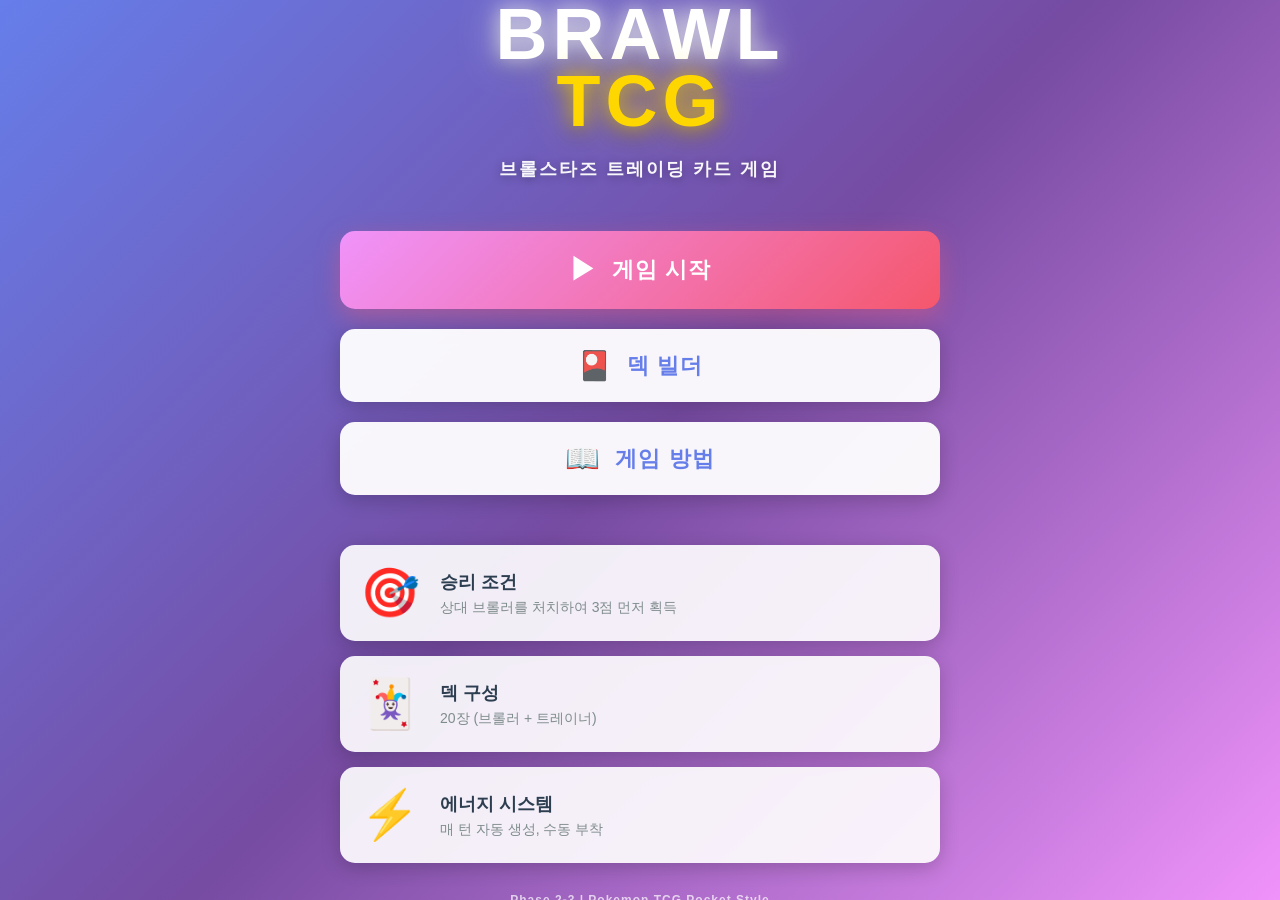
==== commit 7e5cbe22: "업데이트" ====
--- a/index.html
+++ b/index.html
@@ -78,6 +78,14 @@
         <div class="side-area right-side">
             <div class="turn-info" id="turn-info">턴 1<br>플레이어</div>
 
+            <!-- 게임 로그 패널 -->
+            <div class="game-log-panel" id="game-log-panel">
+                <div class="game-log-header">게임 로그</div>
+                <div class="game-log-items" id="game-log-items">
+                    <!-- 로그 아이템들 동적 생성 -->
+                </div>
+            </div>
+
             <!-- 에너지존 (드래그 가능) -->
             <div class="energy-zone-panel" id="player-energy-zone">
                 <div class="energy-zone-label">에너지존</div>
@@ -113,6 +121,28 @@
         </div>
         <div class="attack-options" id="attack-options">
             <!-- 공격 버튼들 동적 생성 -->
+        </div>
+    </div>
+
+    <!-- 벤치 선택 패널 (하단 슬라이드) -->
+    <div class="bench-selection-panel" id="bench-selection-panel">
+        <div class="bench-selection-header">
+            <span>새 배틀 브롤러 선택</span>
+            <button class="close-btn" id="close-bench-selection-btn">취소</button>
+        </div>
+        <div class="bench-selection-cards" id="bench-selection-cards">
+            <!-- 벤치 브롤러 카드들 동적 생성 -->
+        </div>
+    </div>
+
+    <!-- 카드 상세보기 모달 -->
+    <div class="card-modal-panel" id="card-modal-panel">
+        <div class="card-modal-header">
+            <span>카드 상세 정보</span>
+            <button class="close-btn" id="close-card-modal-btn">닫기</button>
+        </div>
+        <div class="card-modal-content">
+            <!-- 카드 상세 정보 동적 생성 -->
         </div>
     </div>
 
@@ -235,6 +265,7 @@
     <script src="js/cards.js"></script>
     <script src="js/energy.js"></script>
     <script src="js/effects.js"></script>
+    <script src="js/gameLog.js"></script>
     <script src="js/deckbuilder.js"></script>
     <script src="js/game.js"></script>
     <script src="js/ui.js"></script>
@@ -343,12 +374,26 @@
                     document.getElementById('overlay').classList.remove('active');
                 });
 
+                // 벤치 선택 패널 닫기
+                document.getElementById('close-bench-selection-btn').addEventListener('click', function() {
+                    document.getElementById('bench-selection-panel').classList.remove('active');
+                    document.getElementById('overlay').classList.remove('active');
+                });
+
+                // 카드 모달 닫기
+                document.getElementById('close-card-modal-btn').addEventListener('click', function() {
+                    document.getElementById('card-modal-panel').classList.remove('active');
+                    document.getElementById('overlay').classList.remove('active');
+                });
+
                 // 오버레이 클릭 시 모든 패널 닫기 (메뉴/덱빌더 제외)
                 document.getElementById('overlay').addEventListener('click', function() {
                     const mainMenuPanel = document.getElementById('main-menu-panel');
                     const deckbuilderPanel = document.getElementById('deckbuilder-panel');
                     const handPanel = document.getElementById('hand-panel');
                     const attackPanel = document.getElementById('attack-panel');
+                    const benchSelectionPanel = document.getElementById('bench-selection-panel');
+                    const cardModalPanel = document.getElementById('card-modal-panel');
 
                     // 메뉴나 덱 빌더가 활성화되어 있으면 오버레이 클릭 무시
                     if ((mainMenuPanel && mainMenuPanel.classList.contains('active')) ||
@@ -359,6 +404,8 @@
                     // 다른 패널들 닫기
                     if (handPanel) handPanel.classList.remove('active');
                     if (attackPanel) attackPanel.classList.remove('active');
+                    if (benchSelectionPanel) benchSelectionPanel.classList.remove('active');
+                    if (cardModalPanel) cardModalPanel.classList.remove('active');
                     this.classList.remove('active');
                 });
 
--- a/css/style.css
+++ b/css/style.css
@@ -9,13 +9,89 @@
 
 body {
     font-family: 'Arial', sans-serif;
-    background: linear-gradient(135deg, #667eea 0%, #764ba2 100%);
     color: #333;
     min-height: 100vh;
     display: flex;
     justify-content: center;
     align-items: center;
     overflow: hidden;
+    /* 화려한 애니메이션 그라디언트 배경 (Pokemon TCG Pocket 스타일) */
+    background: linear-gradient(135deg, #667eea 0%, #764ba2 50%, #f093fb 100%);
+    background-size: 400% 400%;
+    animation: gradientShift 15s ease infinite;
+    position: relative;
+}
+
+/* 배경 그라디언트 애니메이션 */
+@keyframes gradientShift {
+    0% {
+        background-position: 0% 50%;
+    }
+    25% {
+        background-position: 50% 75%;
+    }
+    50% {
+        background-position: 100% 50%;
+    }
+    75% {
+        background-position: 50% 25%;
+    }
+    100% {
+        background-position: 0% 50%;
+    }
+}
+
+/* 배경 오버레이 레이어 1 (깊이감 추가) */
+body::before {
+    content: '';
+    position: fixed;
+    top: 0;
+    left: 0;
+    right: 0;
+    bottom: 0;
+    background: radial-gradient(circle at 20% 80%, rgba(255, 147, 251, 0.3) 0%, transparent 50%),
+                radial-gradient(circle at 80% 20%, rgba(102, 126, 234, 0.3) 0%, transparent 50%);
+    animation: overlayPulse 10s ease-in-out infinite;
+    pointer-events: none;
+    z-index: 0;
+}
+
+/* 배경 오버레이 레이어 2 (추가 깊이) */
+body::after {
+    content: '';
+    position: fixed;
+    top: 0;
+    left: 0;
+    right: 0;
+    bottom: 0;
+    background: radial-gradient(circle at 50% 50%, rgba(118, 75, 162, 0.2) 0%, transparent 70%);
+    animation: overlayPulse2 12s ease-in-out infinite;
+    pointer-events: none;
+    z-index: 0;
+}
+
+/* 오버레이 펄스 애니메이션 1 */
+@keyframes overlayPulse {
+    0%, 100% {
+        opacity: 0.6;
+        transform: scale(1);
+    }
+    50% {
+        opacity: 0.8;
+        transform: scale(1.05);
+    }
+}
+
+/* 오버레이 펄스 애니메이션 2 */
+@keyframes overlayPulse2 {
+    0%, 100% {
+        opacity: 0.4;
+        transform: scale(1) rotate(0deg);
+    }
+    50% {
+        opacity: 0.7;
+        transform: scale(1.1) rotate(5deg);
+    }
 }
 
 /* ===== 메인 게임 컨테이너 ===== */
@@ -100,11 +176,31 @@
 .player-area-main {
     flex: 1;
     display: flex;
-    flex-direction: column;
-    gap: 10px;
+    flex-direction: row;
+    gap: 15px;
     background: rgba(200, 220, 255, 0.3);
     border-radius: 15px;
     padding: 15px;
+    overflow-y: auto;
+    overflow-x: hidden;
+}
+
+.player-area-main::-webkit-scrollbar {
+    width: 8px;
+}
+
+.player-area-main::-webkit-scrollbar-track {
+    background: rgba(0, 0, 0, 0.1);
+    border-radius: 10px;
+}
+
+.player-area-main::-webkit-scrollbar-thumb {
+    background: rgba(52, 152, 219, 0.6);
+    border-radius: 10px;
+}
+
+.player-area-main::-webkit-scrollbar-thumb:hover {
+    background: rgba(52, 152, 219, 0.8);
 }
 
 /* ===== 플레이어 정보 (컴팩트) ===== */
@@ -161,7 +257,7 @@
 
 /* 플레이어 배틀존 (크게) */
 .battle-zone.player-battle {
-    flex: 1;
+    flex: 0 0 60%;
     min-height: 280px;
 }
 
@@ -188,14 +284,15 @@
 /* ===== 벤치존 ===== */
 .bench-zone {
     display: flex;
+    flex-direction: column;
     gap: 10px;
-    flex-wrap: wrap;
+    flex: 1;
     background: rgba(52, 152, 219, 0.1);
     border: 2px dashed #3498db;
     border-radius: 10px;
-    padding: 10px;
+    padding: 15px 10px;
     min-height: 195px;
-    align-content: flex-start;
+    align-items: center;
     position: relative;
 }
 
@@ -213,13 +310,13 @@
 }
 
 .bench-zone .card {
-    width: 99px;  /* 0.9배 (110 * 0.9) */
-    min-height: 180px;  /* 0.9배 (200 * 0.9) */
+    width: 88px;  /* 가로 줄임 (110 * 0.8) */
+    min-height: 220px;  /* 세로 늘림 (200 * 1.1) */
     font-size: 10px;
 }
 
 .bench-zone .card-image-container {
-    height: 90px;  /* 0.9배 (100 * 0.9) */
+    height: 100px;  /* 이미지 높이 조정 */
 }
 
 .bench-zone .card-name {
@@ -401,6 +498,171 @@
     color: #fff3cd;
 }
 
+/* ===== 벤치 선택 패널 (슬라이드업) ===== */
+.bench-selection-panel {
+    position: fixed;
+    bottom: -100%;
+    left: 0;
+    right: 0;
+    height: 40vh;
+    background: rgba(255, 255, 255, 0.98);
+    border-top-left-radius: 30px;
+    border-top-right-radius: 30px;
+    box-shadow: 0 -5px 20px rgba(0, 0, 0, 0.3);
+    transition: bottom 0.4s cubic-bezier(0.4, 0, 0.2, 1);
+    z-index: 1001;
+    display: flex;
+    flex-direction: column;
+}
+
+.bench-selection-panel.active {
+    bottom: 0;
+}
+
+.bench-selection-header {
+    padding: 20px;
+    border-bottom: 2px solid rgba(0, 0, 0, 0.1);
+    display: flex;
+    justify-content: space-between;
+    align-items: center;
+    font-weight: bold;
+    font-size: 16px;
+    background: linear-gradient(135deg, #3498db 0%, #2980b9 100%);
+    color: white;
+    border-top-left-radius: 30px;
+    border-top-right-radius: 30px;
+}
+
+.bench-selection-cards {
+    flex: 1;
+    padding: 20px;
+    display: flex;
+    gap: 15px;
+    justify-content: center;
+    align-items: center;
+    overflow-x: auto;
+}
+
+/* ===== 카드 상세보기 모달 ===== */
+.card-modal-panel {
+    position: fixed;
+    bottom: -100%;
+    left: 0;
+    right: 0;
+    height: 70vh;
+    background: rgba(255, 255, 255, 0.98);
+    border-top-left-radius: 30px;
+    border-top-right-radius: 30px;
+    box-shadow: 0 -5px 20px rgba(0, 0, 0, 0.3);
+    transition: bottom 0.4s cubic-bezier(0.4, 0, 0.2, 1);
+    z-index: 1002;
+    display: flex;
+    flex-direction: column;
+}
+
+.card-modal-panel.active {
+    bottom: 0;
+}
+
+.card-modal-header {
+    padding: 20px;
+    border-bottom: 2px solid rgba(0, 0, 0, 0.1);
+    display: flex;
+    justify-content: space-between;
+    align-items: center;
+    font-weight: bold;
+    font-size: 16px;
+    background: linear-gradient(135deg, #9b59b6 0%, #8e44ad 100%);
+    color: white;
+    border-top-left-radius: 30px;
+    border-top-right-radius: 30px;
+}
+
+.card-modal-content {
+    flex: 1;
+    padding: 20px;
+    overflow-y: auto;
+    display: flex;
+    gap: 20px;
+}
+
+.modal-card-large {
+    flex-shrink: 0;
+    width: 200px;
+}
+
+.modal-card-large img {
+    width: 100%;
+    border-radius: 10px;
+    box-shadow: 0 4px 12px rgba(0, 0, 0, 0.2);
+}
+
+.modal-card-info {
+    flex: 1;
+}
+
+.modal-card-name {
+    font-size: 24px;
+    font-weight: bold;
+    margin-bottom: 15px;
+    color: #2c3e50;
+}
+
+.modal-info-row {
+    display: flex;
+    padding: 8px 0;
+    border-bottom: 1px solid rgba(0, 0, 0, 0.05);
+}
+
+.modal-label {
+    font-weight: bold;
+    width: 100px;
+    color: #6b7280;
+}
+
+.modal-value {
+    color: #374151;
+}
+
+.modal-attacks-section,
+.modal-effect-section {
+    margin-top: 20px;
+}
+
+.modal-attacks-section h3,
+.modal-effect-section h3 {
+    font-size: 16px;
+    font-weight: bold;
+    margin-bottom: 10px;
+    color: #2c3e50;
+}
+
+.modal-attack-item {
+    padding: 10px;
+    background: rgba(0, 0, 0, 0.03);
+    border-radius: 8px;
+    margin-bottom: 8px;
+}
+
+.attack-header {
+    display: flex;
+    justify-content: space-between;
+    font-weight: bold;
+    margin-bottom: 4px;
+}
+
+.attack-cost {
+    font-size: 12px;
+    color: #6b7280;
+    margin-bottom: 4px;
+}
+
+.attack-effect {
+    font-size: 12px;
+    color: #374151;
+    font-style: italic;
+}
+
 /* ===== 오버레이 ===== */
 .overlay {
     position: fixed;
@@ -427,10 +689,134 @@
     border-radius: 10px;
     text-align: center;
     font-weight: bold;
+    box-shadow: 0 2px 8px rgba(0, 0, 0, 0.1);
+}
+
+.turn-number {
+    font-size: 12px;
+    color: #6b7280;
+    margin-bottom: 4px;
+}
+
+.turn-player-name {
+    font-size: 18px;
+    font-weight: 800;
+    margin-bottom: 10px;
+    text-shadow: 0 1px 2px rgba(0, 0, 0, 0.1);
+}
+
+.turn-actions {
+    display: flex;
+    gap: 8px;
+    justify-content: center;
+}
+
+.turn-action-item {
+    display: flex;
+    flex-direction: column;
+    align-items: center;
+    gap: 2px;
+    padding: 6px 10px;
+    background: rgba(0, 0, 0, 0.05);
+    border-radius: 6px;
+    font-size: 10px;
+    color: #9ca3af;
+    transition: all 0.3s ease;
+}
+
+.turn-action-item.done {
+    background: rgba(34, 197, 94, 0.2);
+    color: #22c55e;
+}
+
+.turn-action-item .action-icon {
     font-size: 14px;
+}
+
+.turn-action-item .action-label {
+    font-weight: 600;
+}
+
+/* ===== 게임 로그 패널 ===== */
+.game-log-panel {
+    background: rgba(255, 255, 255, 0.95);
+    border-radius: 10px;
+    padding: 10px;
+    margin: 10px 0;
+    max-height: 200px;
+    overflow: hidden;
+    display: flex;
+    flex-direction: column;
+    box-shadow: 0 2px 8px rgba(0, 0, 0, 0.1);
+}
+
+.game-log-header {
+    font-weight: bold;
+    font-size: 12px;
     color: #2c3e50;
-    box-shadow: 0 2px 8px rgba(0, 0, 0, 0.2);
-    line-height: 1.6;
+    margin-bottom: 8px;
+    padding-bottom: 6px;
+    border-bottom: 1px solid rgba(0, 0, 0, 0.1);
+}
+
+.game-log-items {
+    flex: 1;
+    overflow-y: auto;
+    display: flex;
+    flex-direction: column;
+    gap: 4px;
+}
+
+.game-log-items::-webkit-scrollbar {
+    width: 6px;
+}
+
+.game-log-items::-webkit-scrollbar-track {
+    background: rgba(0, 0, 0, 0.05);
+    border-radius: 3px;
+}
+
+.game-log-items::-webkit-scrollbar-thumb {
+    background: rgba(0, 0, 0, 0.2);
+    border-radius: 3px;
+}
+
+.log-item {
+    font-size: 10px;
+    padding: 4px 6px;
+    border-radius: 4px;
+    background: rgba(0, 0, 0, 0.03);
+    line-height: 1.4;
+}
+
+.log-time {
+    color: #9ca3af;
+    margin-right: 6px;
+    font-weight: 600;
+}
+
+.log-message {
+    color: #374151;
+}
+
+.log-attack {
+    background: rgba(239, 68, 68, 0.1);
+    border-left: 2px solid #ef4444;
+}
+
+.log-energy {
+    background: rgba(59, 130, 246, 0.1);
+    border-left: 2px solid #3b82f6;
+}
+
+.log-draw {
+    background: rgba(34, 197, 94, 0.1);
+    border-left: 2px solid #22c55e;
+}
+
+.log-play {
+    background: rgba(168, 85, 247, 0.1);
+    border-left: 2px solid #a855f7;
 }
 
 /* ===== 에너지존 패널 ===== */
@@ -561,6 +947,58 @@
     height: 100%;
     object-fit: cover;
     display: block;
+}
+
+/* ===== 이모지 폴백 스타일 (이미지 없을 때) ===== */
+.card-emoji-fallback {
+    width: 100%;
+    height: 100%;
+    background: var(--card-gradient, linear-gradient(135deg, #667eea 0%, #764ba2 100%));
+    display: flex;
+    align-items: center;
+    justify-content: center;
+    position: relative;
+    overflow: hidden;
+}
+
+.card-emoji-fallback::before {
+    content: '';
+    position: absolute;
+    top: -50%;
+    left: -50%;
+    width: 200%;
+    height: 200%;
+    background: radial-gradient(circle, rgba(255, 255, 255, 0.3) 0%, transparent 70%);
+    animation: emojiGlow 3s ease-in-out infinite;
+}
+
+.emoji-icon {
+    font-size: 60px;
+    position: relative;
+    z-index: 1;
+    text-shadow: 0 4px 15px rgba(0, 0, 0, 0.3);
+    animation: emojiFloat 2s ease-in-out infinite;
+}
+
+/* 이모지 애니메이션 */
+@keyframes emojiFloat {
+    0%, 100% {
+        transform: translateY(0) scale(1);
+    }
+    50% {
+        transform: translateY(-5px) scale(1.05);
+    }
+}
+
+@keyframes emojiGlow {
+    0%, 100% {
+        opacity: 0.5;
+        transform: scale(1) rotate(0deg);
+    }
+    50% {
+        opacity: 0.8;
+        transform: scale(1.2) rotate(180deg);
+    }
 }
 
 .card-info {
@@ -677,6 +1115,32 @@
     font-weight: bold;
     color: #e74c3c;
     text-align: center;
+}
+
+/* ===== HP 바 시각화 ===== */
+.hp-bar-container {
+    width: 100%;
+    height: 4px;
+    background: rgba(0, 0, 0, 0.2);
+    border-radius: 2px;
+    overflow: hidden;
+    margin: 2px 0;
+}
+
+.hp-bar {
+    height: 100%;
+    transition: width 0.5s cubic-bezier(0.4, 0, 0.2, 1);
+    will-change: width;
+    border-radius: 2px;
+}
+
+@keyframes hpDamage {
+    0%, 100% { opacity: 1; }
+    50% { opacity: 0.5; }
+}
+
+.hp-damage-anim {
+    animation: hpDamage 0.5s ease;
 }
 
 .card-energy {
@@ -1057,6 +1521,124 @@
     color: #7f8c8d;
 }
 
+/* ===== 덱빌더 카드 이미지 컨테이너 ===== */
+.deck-card-image-container {
+    width: 100%;
+    height: 80px;
+    border-radius: 5px;
+    overflow: hidden;
+    background: #f0f0f0;
+    margin-bottom: 5px;
+    display: flex;
+    align-items: center;
+    justify-content: center;
+}
+
+.deck-card-image {
+    width: 100%;
+    height: 100%;
+    object-fit: cover;
+}
+
+.deck-card-with-image {
+    background: white;
+    flex-direction: column;
+}
+
+/* ===== 덱빌더 이모지 카드 스타일 (이미지 없을 때만) ===== */
+.deck-card-emoji {
+    background: var(--card-gradient, linear-gradient(135deg, #667eea 0%, #764ba2 100%));
+    border: 3px solid rgba(255, 255, 255, 0.8);
+    position: relative;
+    overflow: hidden;
+}
+
+.deck-card-emoji .deck-card-image-container {
+    background: transparent;
+}
+
+.deck-card-emoji::before {
+    content: '';
+    position: absolute;
+    top: -50%;
+    left: -50%;
+    width: 200%;
+    height: 200%;
+    background: radial-gradient(circle, rgba(255, 255, 255, 0.2) 0%, transparent 60%);
+    animation: deckEmojiGlow 3s ease-in-out infinite;
+    pointer-events: none;
+}
+
+@keyframes deckEmojiGlow {
+    0%, 100% {
+        opacity: 0.4;
+        transform: scale(1) rotate(0deg);
+    }
+    50% {
+        opacity: 0.7;
+        transform: scale(1.3) rotate(180deg);
+    }
+}
+
+.deck-emoji-icon {
+    font-size: 48px;
+    text-shadow: 0 3px 10px rgba(0, 0, 0, 0.3);
+    animation: deckEmojiFloat 2.5s ease-in-out infinite;
+    position: relative;
+    z-index: 1;
+}
+
+@keyframes deckEmojiFloat {
+    0%, 100% {
+        transform: translateY(0) scale(1);
+    }
+    50% {
+        transform: translateY(-4px) scale(1.03);
+    }
+}
+
+.deck-card-with-image .card-name {
+    background: linear-gradient(135deg, #667eea 0%, #764ba2 100%);
+    color: white;
+    font-size: 12px;
+    padding: 5px;
+}
+
+.deck-card-with-image .card-hp,
+.deck-card-with-image .card-desc {
+    color: #2c3e50;
+    font-weight: normal;
+}
+
+.deck-card-emoji .card-name {
+    background: rgba(255, 255, 255, 0.95);
+    color: #2c3e50;
+    position: relative;
+    z-index: 1;
+    font-size: 12px;
+    padding: 5px;
+}
+
+.deck-card-emoji .card-hp,
+.deck-card-emoji .card-desc {
+    color: rgba(255, 255, 255, 0.95);
+    text-shadow: 0 1px 3px rgba(0, 0, 0, 0.4);
+    font-weight: bold;
+    position: relative;
+    z-index: 1;
+}
+
+.deck-card-emoji:hover {
+    border-color: #ffd700;
+    box-shadow: 0 8px 20px rgba(255, 215, 0, 0.5);
+}
+
+.deck-card-with-image:hover {
+    transform: translateY(-5px);
+    box-shadow: 0 6px 15px rgba(52, 152, 219, 0.4);
+    border-color: #2980b9;
+}
+
 /* 게임 시작 버튼 */
 .start-game-btn {
     width: 100%;
@@ -1586,3 +2168,125 @@
         0 0 30px rgba(231, 76, 60, 0.8);
     margin-top: 10px;
 }
+
+/* ===== 카드 드로우 애니메이션 (Pokemon TCG Pocket 스타일) ===== */
+
+/* 드로우 중인 카드 */
+.card-drawing {
+    position: fixed !important;
+    z-index: 9999;
+    pointer-events: none;
+    animation: cardDrawFly 0.8s cubic-bezier(0.34, 1.56, 0.64, 1) forwards;
+}
+
+/* 덱에서 손패로 날아가는 애니메이션 */
+@keyframes cardDrawFly {
+    0% {
+        opacity: 0;
+        transform: translate(0, 0) scale(0.5) rotateY(180deg);
+    }
+    20% {
+        opacity: 1;
+        transform: translate(0, 0) scale(0.7) rotateY(90deg);
+    }
+    60% {
+        opacity: 1;
+        transform: translate(var(--draw-x), var(--draw-y)) scale(0.9) rotateY(10deg);
+    }
+    100% {
+        opacity: 1;
+        transform: translate(var(--draw-x), var(--draw-y)) scale(1) rotateY(0deg);
+    }
+}
+
+/* 드로우 빛 효과 */
+.card-drawing::after {
+    content: '';
+    position: absolute;
+    top: -10px;
+    left: -10px;
+    right: -10px;
+    bottom: -10px;
+    background: linear-gradient(135deg, rgba(255, 215, 0, 0.4), rgba(102, 126, 234, 0.4));
+    border-radius: 12px;
+    filter: blur(15px);
+    z-index: -1;
+    animation: drawGlow 0.8s ease-out forwards;
+}
+
+@keyframes drawGlow {
+    0% {
+        opacity: 1;
+        transform: scale(1.5);
+    }
+    100% {
+        opacity: 0;
+        transform: scale(1);
+    }
+}
+
+/* ===== 진화 애니메이션 (Pokemon TCG Pocket 스타일) ===== */
+
+/* 진화 중인 카드 */
+.card-evolving {
+    animation: cardEvolution 1.2s cubic-bezier(0.34, 1.56, 0.64, 1) forwards;
+    position: relative;
+    z-index: 1000;
+}
+
+/* 진화 애니메이션 (회전 + 크기 변화 + 빛) */
+@keyframes cardEvolution {
+    0% {
+        transform: scale(1) rotateY(0deg);
+        filter: brightness(1);
+    }
+    25% {
+        transform: scale(1.15) rotateY(90deg);
+        filter: brightness(2);
+    }
+    50% {
+        transform: scale(1.2) rotateY(180deg);
+        filter: brightness(3) saturate(1.5);
+    }
+    75% {
+        transform: scale(1.15) rotateY(270deg);
+        filter: brightness(2);
+    }
+    100% {
+        transform: scale(1) rotateY(360deg);
+        filter: brightness(1);
+    }
+}
+
+/* 진화 빛 효과 */
+.card-evolving::before {
+    content: '';
+    position: absolute;
+    top: -20%;
+    left: -20%;
+    right: -20%;
+    bottom: -20%;
+    background: radial-gradient(circle,
+        rgba(255, 215, 0, 0.8) 0%,
+        rgba(155, 89, 182, 0.5) 50%,
+        transparent 70%);
+    border-radius: 50%;
+    animation: evolutionGlow 1.2s ease-out forwards;
+    z-index: -1;
+    pointer-events: none;
+}
+
+@keyframes evolutionGlow {
+    0% {
+        opacity: 0;
+        transform: scale(0.5);
+    }
+    50% {
+        opacity: 1;
+        transform: scale(1.5);
+    }
+    100% {
+        opacity: 0;
+        transform: scale(2);
+    }
+}
